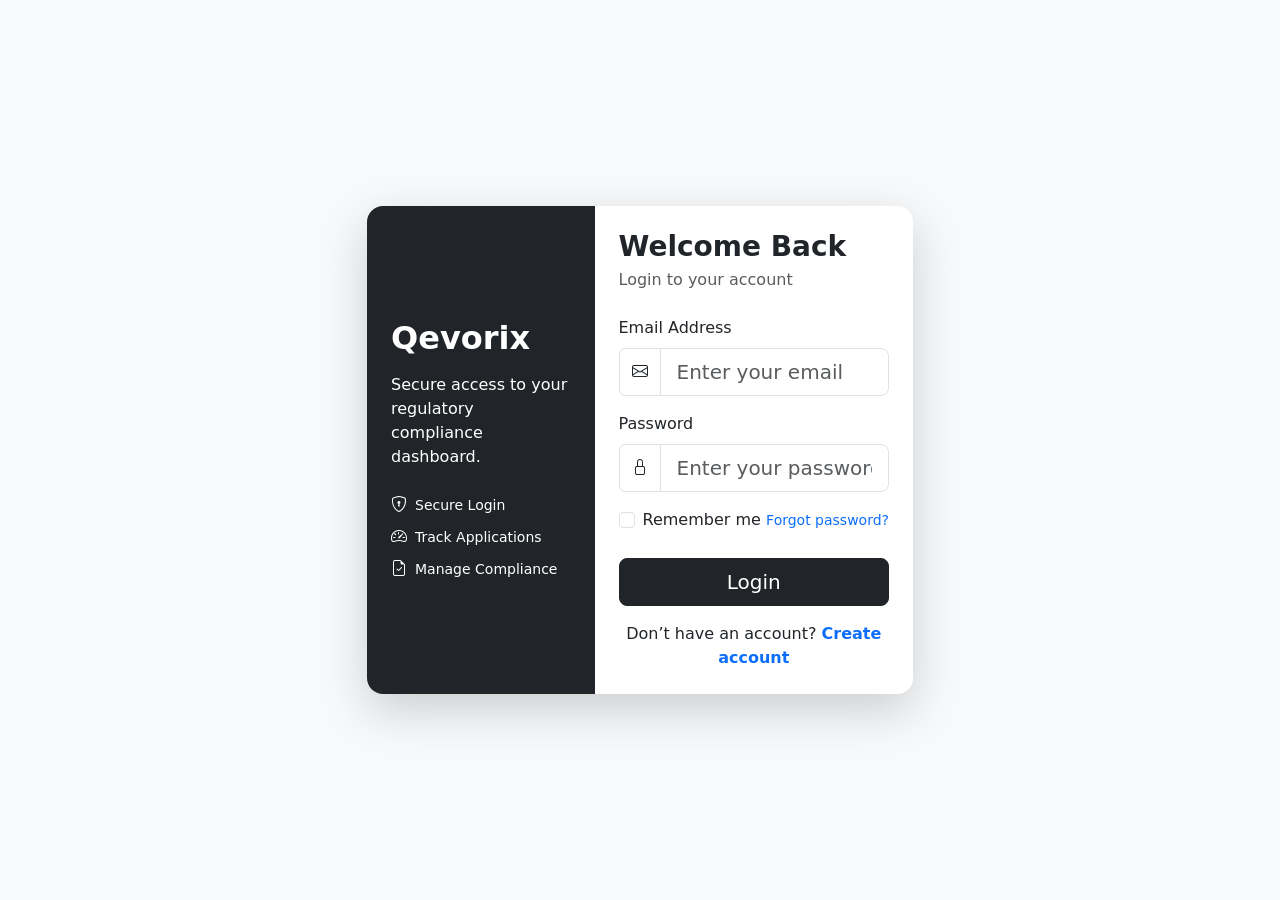
==== login.html @ 8f559a46 "first commit" ====
<!DOCTYPE html>
<html lang="en">
      <!-- Favicons -->
  <link href="assets/img/favicon.png" rel="icon">
  <link href="assets/img/apple-touch-icon.png" rel="apple-touch-icon">

  <!-- Fonts -->
  <link href="https://fonts.googleapis.com" rel="preconnect">
  <link href="https://fonts.gstatic.com" rel="preconnect" crossorigin>
  <link
    href="https://fonts.googleapis.com/css2?family=Roboto:ital,wght@0,100;0,300;0,400;0,500;0,700;0,900;1,100;1,300;1,400;1,500;1,700;1,900&family=Poppins:ital,wght@0,100;0,200;0,300;0,400;0,500;0,600;0,700;0,800;0,900;1,100;1,200;1,300;1,400;1,500;1,600;1,700;1,800;1,900&family=Raleway:ital,wght@0,100;0,200;0,300;0,400;0,500;0,600;0,700;0,800;0,900;1,100;1,200;1,300;1,400;1,500;1,600;1,700;1,800;1,900&display=swap"
    rel="stylesheet">

  <!-- Vendor CSS Files -->
  <link href="assets/vendor/bootstrap/css/bootstrap.min.css" rel="stylesheet">
  <link href="assets/vendor/bootstrap-icons/bootstrap-icons.css" rel="stylesheet">
  <link href="assets/vendor/aos/aos.css" rel="stylesheet">
  <link href="assets/vendor/glightbox/css/glightbox.min.css" rel="stylesheet">
  <link href="assets/vendor/swiper/swiper-bundle.min.css" rel="stylesheet">

<head>
  <meta charset="UTF-8" />
  <meta name="viewport" content="width=device-width, initial-scale=1.0" />

  <title>Qevorix - Login</title>

  <!-- Bootstrap CSS -->
  <link href="https://cdn.jsdelivr.net/npm/bootstrap@5.3.3/dist/css/bootstrap.min.css" rel="stylesheet">

  <!-- Bootstrap Icons -->
  <link href="https://cdn.jsdelivr.net/npm/bootstrap-icons@1.11.3/font/bootstrap-icons.css" rel="stylesheet">
</head>

<body class="bg-light">

  <section class="min-vh-100 d-flex align-items-center py-5">

    <div class="container">

      <div class="row justify-content-center">

        <div class="col-lg-6">

          <div class="card border-0 shadow-lg rounded-4 overflow-hidden">

            <div class="row g-0">

              <!-- Left Side -->
              <div class="col-md-5 bg-dark text-white p-4 d-flex flex-column justify-content-center">

                <h2 class="fw-bold mb-3">Qevorix</h2>

                <p class="mb-4">
                  Secure access to your regulatory compliance dashboard.
                </p>

                <div class="mb-2 d-flex align-items-center">
                  <i class="bi bi-shield-lock me-2"></i>
                  <small>Secure Login</small>
                </div>

                <div class="mb-2 d-flex align-items-center">
                  <i class="bi bi-speedometer2 me-2"></i>
                  <small>Track Applications</small>
                </div>

                <div class="d-flex align-items-center">
                  <i class="bi bi-file-earmark-check me-2"></i>
                  <small>Manage Compliance</small>
                </div>

              </div>

              <!-- Right Side -->
              <div class="col-md-7 bg-white p-4">

                <h3 class="fw-bold mb-1">Welcome Back</h3>

                <p class="text-muted mb-4">Login to your account</p>

                <form>

                  <div class="mb-3">
                    <label class="form-label">Email Address</label>

                    <div class="input-group">
                      <span class="input-group-text bg-white">
                        <i class="bi bi-envelope"></i>
                      </span>

                      <input type="email"
                        class="form-control form-control-lg"
                        placeholder="Enter your email">
                    </div>
                  </div>

                  <div class="mb-3">
                    <label class="form-label">Password</label>

                    <div class="input-group">
                      <span class="input-group-text bg-white">
                        <i class="bi bi-lock"></i>
                      </span>

                      <input type="password"
                        class="form-control form-control-lg"
                        placeholder="Enter your password">
                    </div>
                  </div>

                  <div class="d-flex justify-content-between align-items-center mb-4">

                    <div class="form-check">
                      <input class="form-check-input" type="checkbox" id="remember">
                      <label class="form-check-label" for="remember">
                        Remember me
                      </label>
                    </div>

                    <a href="#" class="text-decoration-none small">
                      Forgot password?
                    </a>

                  </div>

                  <div class="d-grid mb-3">

                    <button type="submit" class="btn btn-dark btn-lg">
                      Login
                    </button>

                  </div>

                  <p class="text-center mb-0">
                    Don’t have an account?
                    <a href="register.html" class="text-decoration-none fw-semibold">
                      Create account
                    </a>
                  </p>

                </form>

              </div>

            </div>

          </div>

        </div>

      </div>

    </div>

  </section>

  <!-- Bootstrap JS -->
  <script src="https://cdn.jsdelivr.net/npm/bootstrap@5.3.3/dist/js/bootstrap.bundle.min.js"></script>

</body>

</html>
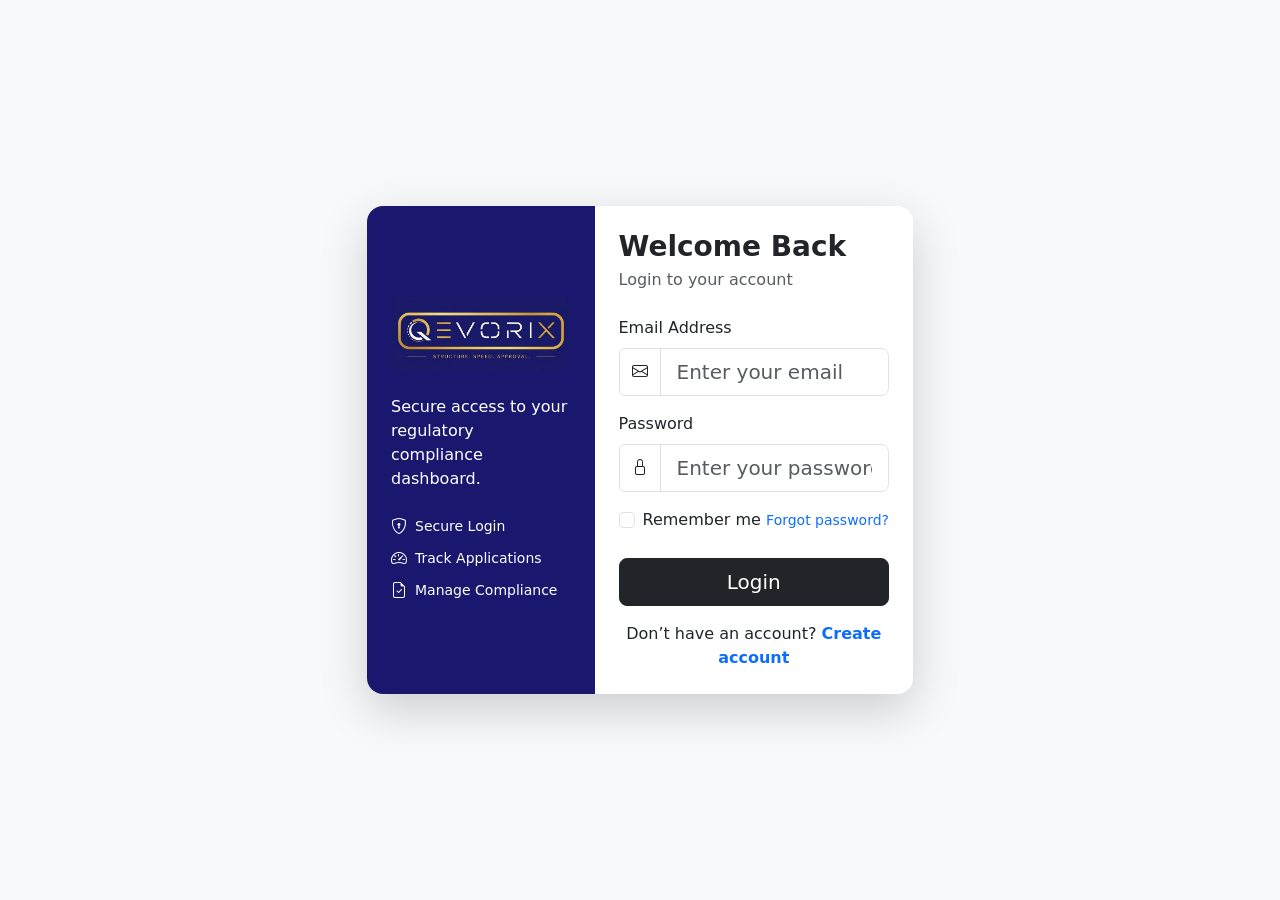
==== commit 8bc3cf64: "second commit" ====
--- a/login.html
+++ b/login.html
@@ -1,161 +1,160 @@
 <!DOCTYPE html>
 <html lang="en">
-      <!-- Favicons -->
-  <link href="assets/img/favicon.png" rel="icon">
-  <link href="assets/img/apple-touch-icon.png" rel="apple-touch-icon">
+<!-- Favicons -->
+<link href="assets/img/favicon.png" rel="icon">
+<link href="assets/img/apple-touch-icon.png" rel="apple-touch-icon">
 
-  <!-- Fonts -->
-  <link href="https://fonts.googleapis.com" rel="preconnect">
-  <link href="https://fonts.gstatic.com" rel="preconnect" crossorigin>
-  <link
+<!-- Fonts -->
+<link href="https://fonts.googleapis.com" rel="preconnect">
+<link href="https://fonts.gstatic.com" rel="preconnect" crossorigin>
+<link
     href="https://fonts.googleapis.com/css2?family=Roboto:ital,wght@0,100;0,300;0,400;0,500;0,700;0,900;1,100;1,300;1,400;1,500;1,700;1,900&family=Poppins:ital,wght@0,100;0,200;0,300;0,400;0,500;0,600;0,700;0,800;0,900;1,100;1,200;1,300;1,400;1,500;1,600;1,700;1,800;1,900&family=Raleway:ital,wght@0,100;0,200;0,300;0,400;0,500;0,600;0,700;0,800;0,900;1,100;1,200;1,300;1,400;1,500;1,600;1,700;1,800;1,900&display=swap"
     rel="stylesheet">
 
-  <!-- Vendor CSS Files -->
-  <link href="assets/vendor/bootstrap/css/bootstrap.min.css" rel="stylesheet">
-  <link href="assets/vendor/bootstrap-icons/bootstrap-icons.css" rel="stylesheet">
-  <link href="assets/vendor/aos/aos.css" rel="stylesheet">
-  <link href="assets/vendor/glightbox/css/glightbox.min.css" rel="stylesheet">
-  <link href="assets/vendor/swiper/swiper-bundle.min.css" rel="stylesheet">
+<!-- Vendor CSS Files -->
+<link href="assets/vendor/bootstrap/css/bootstrap.min.css" rel="stylesheet">
+<link href="assets/vendor/bootstrap-icons/bootstrap-icons.css" rel="stylesheet">
+<link href="assets/css/simpu.css" rel="stylesheet">
 
 <head>
-  <meta charset="UTF-8" />
-  <meta name="viewport" content="width=device-width, initial-scale=1.0" />
+    <meta charset="UTF-8" />
+    <meta name="viewport" content="width=device-width, initial-scale=1.0" />
 
-  <title>Qevorix - Login</title>
+    <title>Qevorix - Login</title>
 
-  <!-- Bootstrap CSS -->
-  <link href="https://cdn.jsdelivr.net/npm/bootstrap@5.3.3/dist/css/bootstrap.min.css" rel="stylesheet">
+    <!-- Bootstrap CSS -->
+    <link href="https://cdn.jsdelivr.net/npm/bootstrap@5.3.3/dist/css/bootstrap.min.css" rel="stylesheet">
 
-  <!-- Bootstrap Icons -->
-  <link href="https://cdn.jsdelivr.net/npm/bootstrap-icons@1.11.3/font/bootstrap-icons.css" rel="stylesheet">
+    <!-- Bootstrap Icons -->
+    <link href="https://cdn.jsdelivr.net/npm/bootstrap-icons@1.11.3/font/bootstrap-icons.css" rel="stylesheet">
 </head>
 
 <body class="bg-light">
 
-  <section class="min-vh-100 d-flex align-items-center py-5">
+    <section class="min-vh-100 d-flex align-items-center py-5">
 
-    <div class="container">
+        <div class="container">
 
-      <div class="row justify-content-center">
+            <div class="row justify-content-center">
 
-        <div class="col-lg-6">
+                <div class="col-lg-6">
 
-          <div class="card border-0 shadow-lg rounded-4 overflow-hidden">
+                    <div class="card border-0 shadow-lg rounded-4 overflow-hidden">
 
-            <div class="row g-0">
+                        <div class="row g-0">
 
-              <!-- Left Side -->
-              <div class="col-md-5 bg-dark text-white p-4 d-flex flex-column justify-content-center">
+                            <!-- Left Side -->
+                            <div class="col-md-5 dark-bgg text-white p-4 d-flex flex-column justify-content-center">
+                                <a href="index.html">
+                                    <img src="./assets/img/logo1.jpg" alt="" class="w-100 mb-4">
+                                </a>
+                                <!-- <h2 class="fw-bold mb-3">Qevorix</h2> -->
 
-                <h2 class="fw-bold mb-3">Qevorix</h2>
 
-                <p class="mb-4">
-                  Secure access to your regulatory compliance dashboard.
-                </p>
+                                <p class="mb-4">
+                                    Secure access to your regulatory compliance dashboard.
+                                </p>
 
-                <div class="mb-2 d-flex align-items-center">
-                  <i class="bi bi-shield-lock me-2"></i>
-                  <small>Secure Login</small>
-                </div>
+                                <div class="mb-2 d-flex align-items-center">
+                                    <i class="bi bi-shield-lock me-2"></i>
+                                    <small>Secure Login</small>
+                                </div>
 
-                <div class="mb-2 d-flex align-items-center">
-                  <i class="bi bi-speedometer2 me-2"></i>
-                  <small>Track Applications</small>
-                </div>
+                                <div class="mb-2 d-flex align-items-center">
+                                    <i class="bi bi-speedometer2 me-2"></i>
+                                    <small>Track Applications</small>
+                                </div>
 
-                <div class="d-flex align-items-center">
-                  <i class="bi bi-file-earmark-check me-2"></i>
-                  <small>Manage Compliance</small>
-                </div>
+                                <div class="d-flex align-items-center">
+                                    <i class="bi bi-file-earmark-check me-2"></i>
+                                    <small>Manage Compliance</small>
+                                </div>
 
-              </div>
+                            </div>
 
-              <!-- Right Side -->
-              <div class="col-md-7 bg-white p-4">
+                            <!-- Right Side -->
+                            <div class="col-md-7 bg-white p-4">
 
-                <h3 class="fw-bold mb-1">Welcome Back</h3>
+                                <h3 class="fw-bold mb-1">Welcome Back</h3>
 
-                <p class="text-muted mb-4">Login to your account</p>
+                                <p class="text-muted mb-4">Login to your account</p>
 
-                <form>
+                                <form>
 
-                  <div class="mb-3">
-                    <label class="form-label">Email Address</label>
+                                    <div class="mb-3">
+                                        <label class="form-label">Email Address</label>
 
-                    <div class="input-group">
-                      <span class="input-group-text bg-white">
-                        <i class="bi bi-envelope"></i>
-                      </span>
+                                        <div class="input-group">
+                                            <span class="input-group-text bg-white">
+                                                <i class="bi bi-envelope"></i>
+                                            </span>
 
-                      <input type="email"
-                        class="form-control form-control-lg"
-                        placeholder="Enter your email">
-                    </div>
-                  </div>
+                                            <input type="email" class="form-control form-control-lg"
+                                                placeholder="Enter your email">
+                                        </div>
+                                    </div>
 
-                  <div class="mb-3">
-                    <label class="form-label">Password</label>
+                                    <div class="mb-3">
+                                        <label class="form-label">Password</label>
 
-                    <div class="input-group">
-                      <span class="input-group-text bg-white">
-                        <i class="bi bi-lock"></i>
-                      </span>
+                                        <div class="input-group">
+                                            <span class="input-group-text bg-white">
+                                                <i class="bi bi-lock"></i>
+                                            </span>
 
-                      <input type="password"
-                        class="form-control form-control-lg"
-                        placeholder="Enter your password">
-                    </div>
-                  </div>
+                                            <input type="password" class="form-control form-control-lg"
+                                                placeholder="Enter your password">
+                                        </div>
+                                    </div>
 
-                  <div class="d-flex justify-content-between align-items-center mb-4">
+                                    <div class="d-flex justify-content-between align-items-center mb-4">
 
-                    <div class="form-check">
-                      <input class="form-check-input" type="checkbox" id="remember">
-                      <label class="form-check-label" for="remember">
-                        Remember me
-                      </label>
+                                        <div class="form-check">
+                                            <input class="form-check-input" type="checkbox" id="remember">
+                                            <label class="form-check-label" for="remember">
+                                                Remember me
+                                            </label>
+                                        </div>
+
+                                        <a href="#" class="text-decoration-none small">
+                                            Forgot password?
+                                        </a>
+
+                                    </div>
+
+                                    <div class="d-grid mb-3">
+
+                                        <button type="submit" class="btn btn-dark btn-lg">
+                                            Login
+                                        </button>
+
+                                    </div>
+
+                                    <p class="text-center mb-0">
+                                        Don’t have an account?
+                                        <a href="register.html" class="text-decoration-none fw-semibold">
+                                            Create account
+                                        </a>
+                                    </p>
+
+                                </form>
+
+                            </div>
+
+                        </div>
+
                     </div>
 
-                    <a href="#" class="text-decoration-none small">
-                      Forgot password?
-                    </a>
-
-                  </div>
-
-                  <div class="d-grid mb-3">
-
-                    <button type="submit" class="btn btn-dark btn-lg">
-                      Login
-                    </button>
-
-                  </div>
-
-                  <p class="text-center mb-0">
-                    Don’t have an account?
-                    <a href="register.html" class="text-decoration-none fw-semibold">
-                      Create account
-                    </a>
-                  </p>
-
-                </form>
-
-              </div>
+                </div>
 
             </div>
 
-          </div>
-
         </div>
 
-      </div>
+    </section>
 
-    </div>
-
-  </section>
-
-  <!-- Bootstrap JS -->
-  <script src="https://cdn.jsdelivr.net/npm/bootstrap@5.3.3/dist/js/bootstrap.bundle.min.js"></script>
+    <!-- Bootstrap JS -->
+    <script src="https://cdn.jsdelivr.net/npm/bootstrap@5.3.3/dist/js/bootstrap.bundle.min.js"></script>
 
 </body>
 
--- a/assets/css/simpu.css
+++ b/assets/css/simpu.css
@@ -0,0 +1,78 @@
+.dark-bgg{
+    color: white;
+    background-color: #19176E;
+}
+.banner{
+    /* height: 100/vh; */
+}
+
+
+
+
+
+
+
+/* GLOBAL STYLES
+-------------------------------------------------- */
+/* Padding below the footer and lighter body text */
+
+
+
+
+/* CUSTOMIZE THE CAROUSEL
+-------------------------------------------------- */
+
+/* Carousel base class */
+.carousel {
+  /* margin-bottom: 4rem; */
+  max-height: 90vh;
+}
+/* Since positioning the image, we need to help out the caption */
+.carousel-caption {
+  bottom: 3rem;
+  z-index: 10;
+}
+
+/* Declare heights because of positioning of img element */
+.carousel-item {
+  height: 36rem;
+}
+
+
+/* MARKETING CONTENT
+-------------------------------------------------- */
+
+/* Center align the text within the three columns below the carousel */
+.marketing .col-lg-4 {
+  margin-bottom: 1.5rem;
+  text-align: center;
+}
+/* rtl:begin:ignore */
+.marketing .col-lg-4 p {
+  margin-right: .75rem;
+  margin-left: .75rem;
+}
+
+
+
+/* RESPONSIVE CSS
+-------------------------------------------------- */
+
+@media (min-width: 40em) {
+  /* Bump up size of carousel content */
+  .carousel-caption p {
+    margin-bottom: 1.25rem;
+    font-size: 1.25rem;
+    line-height: 1.4;
+  }
+
+  .featurette-heading {
+    font-size: 50px;
+  }
+}
+
+@media (min-width: 62em) {
+  .featurette-heading {
+    margin-top: 7rem;
+  }
+}
